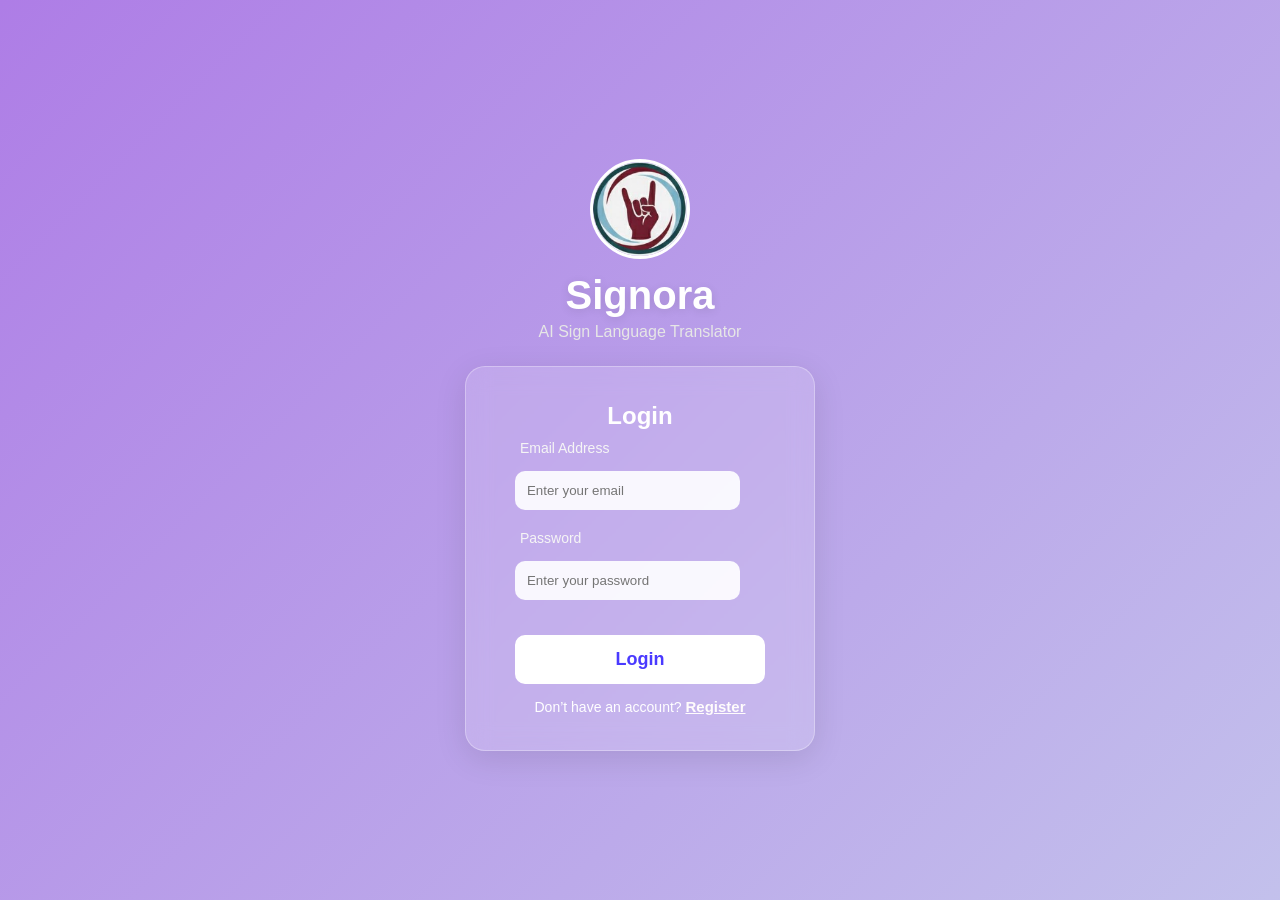
==== templates/index.html @ 5d8dcdee "Initial commit - Signora project" ====
<!DOCTYPE html>
<html lang="en">
<head>
    <meta charset="UTF-8">
    <title>Signora - Login</title>
    <link rel="stylesheet" href="/static/styles/style.css">
</head>
<body class="login-bg">
     
   
    <div class="login-container">

        <div class="login-header">
           <img src="/static/assets/logo.png" alt="Signora Logo" class="login-logo">
            <h1 class="app-title">Signora</h1>
            <p class="tagline">AI Sign Language Translator</p>
        </div>

        <!-- ================================
             LOGIN BOX (GLASSMORPHISM)
        ================================== -->
        <div class="login-box updated-login-box">
            <h2>Login</h2>

            <div class="input-group">
                <label>Email Address</label>
                <input type="email" placeholder="Enter your email" class="input-box">
            </div>
            <div class="input-group">
                <label>Password</label>
                <input type="password" placeholder="Enter your password" class="input-box">
            </div>

            <button onclick="window.location.href='home.html'" class="login-btn">Login</button>

            <!-- Registration Link -->
            <p class="register-text">
                Don’t have an account? 
                <a href="#" class="register-link">Register</a>
            </p>
        </div>
    </div>

</body>
</html>
---- static/styles/style.css ----
/* ============================================
   GLOBAL RESET + FONT
============================================ */
* {
    margin: 0;
    padding: 0;
    box-sizing: border-box;
    font-family: "Poppins", sans-serif;
}



/* ============================================
   SEA BREEZE ANIMATION
============================================ */
@keyframes seaBreeze {
    0% {
        background-position: 0% 50%;
    }
    50% {
        background-position: 100% 50%;
    }
    100% {
        background-position: 0% 50%;
    }
}

/* ============================================
   LOGIN PAGE BACKGROUND (GRADIENT WITH ANIMATION)
============================================ */
.login-bg {
    height: 100vh;
    background: linear-gradient(-45deg, #9780b9, #8d95e6, #cad7ee, #ae7de6);
    background-size: 400% 400%;
    animation: seaBreeze 15s ease infinite;
    display: flex;
    justify-content: center;
    align-items: center;
}
.login-logo {
    width: 120px;       /* adjust as needed */
    height: 120px;      /* same as width for perfect circle */
    border-radius: 50%;
    object-fit: cover;  /* ensures image fills circle */
    border: 3px solid white;  /* optional — clean border */
}
/* ============================================
   LOGIN BOX (GLASSMORPHISM)
============================================ */
.login-container {
    text-align: center;
    margin-top: 10px;
}

.login-header .login-logo{
    width: 100px;
    height: 100px;
    margin-bottom: 10px;
}


.app-title {
    font-size: 40px;
    color: white;
    font-weight: 700;
    margin-bottom: 5px;
    text-shadow: 0 2px 10px rgba(0, 0, 0, 0.1);
}

.tagline {
    color: #e6e6e6;
    margin-bottom: 25px;
}

.login-box {
    width: 350px;
    padding: 25px;
    border-radius: 20px;
    background: rgba(255,255,255,0.15);
    backdrop-filter: blur(12px);
    border: 1px solid rgba(255,255,255,0.3);
    color: white;
    margin: auto;
    box-shadow: 0 8px 32px rgba(0, 0, 0, 0.1);
}

.input-box {
    width: 90%;
    padding: 12px;
    border-radius: 10px;
    border: none;
    margin: 10px 0;
    background: rgba(255, 255, 255, 0.9);
    transition: all 0.3s ease;
}

.input-box:focus {
    outline: none;
    background: rgba(255, 255, 255, 1);
    box-shadow: 0 0 0 2px rgba(255, 255, 255, 0.3);
}

.login-btn {
    width: 90%;                
    padding: 12px;
    margin-top: 15px;
    background: #ffffff;
    border: 2px solid white;
    border-radius: 10px;
    font-size: 18px;
    font-weight: 600;
    color: #4A3AFF;
    cursor: pointer;
    transition: 0.3s ease; 
}

.login-btn:hover {
    border-color: #4A3AFF;
    background: #4A3AFF;
    color: white;
    transform: translateY(-2px);
    box-shadow: 0 4px 12px rgba(74, 58, 255, 0.3);
}

/* ============================================
   UPDATED LOGIN BOX STYLE (More Professional)
============================================ */
.updated-login-box {
    padding: 35px;
    margin-top: 20px;
}

/* Input labels */
.input-group {
    text-align: left;
    width: 90%;
    margin: 10px auto;
}

.input-group label {
    font-size: 14px;
    color: #f5f5f5;
    margin-left: 5px;
    margin-bottom: 5px;
    display: block;
}

/* Registration text */
.register-text {
    margin-top: 14px;
    font-size: 14px;
    color: #ffffff;
}

.register-link {
    color: #fffcfc;
    font-size: 15px;
    font-weight: bolder;
    text-decoration: underline;
    cursor: pointer;
    transition: all 0.3s ease;
}

.register-link:hover {
    color: #4A3AFF;
    text-shadow: 0 0 10px rgba(255, 255, 255, 0.8);
}

/* ============================================
   HOME PAGE BACKGROUND (SEA BREEZE ANIMATION)
============================================ */
.home-bg {
    background: linear-gradient(-45deg, #78b6f5, #65a3ee, #c3a7f0, #7737dd);
    background-size: 400% 400%;
    animation: seaBreeze 15s ease infinite;
    height: 100vh;
    width: 100%;
    overflow: hidden;
}

/* ============================================
   TOP NAVBAR
============================================ */
.app-header {
    width: 100%;
    height: 70px;
    background: #242424;
    backdrop-filter: blur(10px);
    display: flex;
    align-items: center;
    padding: 0px 25px;
    position:fixed;
    top: 0px;
    left: 0;
    z-index: 10;
    gap:15px
}

/* Back Arrow Button */
.navbar-back-btn {
    background: transparent;
    border: none;
    font-size: 28px;
    color: #ffffff;
    cursor: pointer;
    font-weight: bold;
    transition: 0.2s ease;
}

.navbar-back-btn:hover {
    color: #d1d1d1;
    transform: translateX(-3px);
}

.logo-container {
    display: flex;
    align-items: center;
    gap: 10px;
}

.app-logo {
    width: 45px;
    height: 45px;
    border-radius: 50%;
}

.app-name {
    font-size: 26px;
    color: #fcfcff;
    font-weight: bold;
}



/* ============================================
   HOME PAGE CARDS
============================================ */
.home-container {
    height: calc(100vh - 70px); /* exclude navbar height */
    width: 100%;
    display: flex;
    flex-direction: column;
    justify-content: center;  /* vertical centering */
    align-items: center;      /* horizontal centering */
    text-align: center;
    color: white;
    padding: 40px 0;          /* equal top and bottom spacing */

}

/* TITLE + SUBTEXT */
.welcome-title {
    font-size: 42px;
    font-weight: 700;
    margin-bottom: 15px;

}

.choose-text {
    font-size: 20px;
    opacity: 0.95;
    margin-bottom: 50px;
}

/* ============================================
   BUTTON ROW (CENTERED)
============================================ */
.button-row {
    display: flex;
    justify-content: center;
    align-items: center;
    gap: 45px; /* equal spacing between boxes */
    flex-wrap: nowrap; /* single line on large screens */
    
}

/* ============================================
   BIG BUTTON BOXES (INLINE TEXT + ICON)
============================================ */
.mode-btn {
    width: 420px;
    height: 130px;
    padding: 25px 40px;
    border-radius: 25px;
    font-size: 20px;
    font-weight: 600;
    color: white;
    cursor: pointer;
    border: none;
    display: flex;
    justify-content: center;  /* center text and icon horizontally */
    align-items: center;      /* center text and icon vertically */
    gap: 15px;                /* space between text and emoji */
    text-align: center;

    transition: 0.3s ease;
    box-shadow: 0 10px 25px rgba(0, 0, 0, 0.2);
}

/* TEAL BUTTON */
.sign-btn {
    background: #00C3C7;
}
.sign-btn:hover {
    transform: translateY(-6px) scale(1.05);
    box-shadow:
        0 0 15px rgba(255, 255, 255, 0.55),
        0 0 25px rgba(0, 195, 199, 0.45),
        0 0 35px rgba(0, 195, 199, 0.3);
}

/* ORANGE BUTTON */
.speech-btn {
    background: #E79A40;
}
.speech-btn:hover {
    transform: translateY(-6px) scale(1.05);
    box-shadow:
        0 0 15px rgba(255, 255, 255, 0.55),
        0 0 25px rgba(231, 154, 64, 0.45),
        0 0 35px rgba(231, 154, 64, 0.3);
}

/* PURPLE BUTTON */
.about-btn {
    background: #8a76ff;
}
.about-btn:hover {
    transform: translateY(-6px) scale(1.05);
    box-shadow:
        0 0 15px rgba(255, 255, 255, 0.55),
        0 0 25px rgba(138, 118, 255, 0.45),
        0 0 35px rgba(138, 118, 255, 0.3);
}

/* ICON SIZE */
.btn-icon {
    font-size: 32px;
}

/* ============================================
   RESPONSIVE LAYOUT
============================================ */
@media (max-width: 1200px) {
    .button-row {
        flex-wrap: wrap;
        gap: 30px;
    }
    .mode-btn {
        width: 90%;
    }
}

@media (max-width: 600px) {
    .welcome-title {
        font-size: 30px;
    }
    .choose-text {
        font-size: 16px;
        margin-bottom: 30px;
    }
    .mode-btn {
        width: 85%;
        height: 110px;
        font-size: 18px;
    }
    .btn-icon {
        font-size: 28px;
    }
}



/* ============================================
   CAMERA + AVATAR PAGES
============================================ */
/* =============================================
   NEW PASTEL ANIMATED BACKGROUND FOR WORK PAGES
============================================= */
.work-bg {
    min-height: 100vh;
    background: linear-gradient(120deg, #e8f1ff, #e9dbff, #d8e9ff);
    background-size: 300% 300%;
    animation: smoothBG 18s ease infinite;
   
}

/* Smooth background animation */
@keyframes smoothBG {
    0% { background-position: 0% 50%; }
    50% { background-position: 100% 50%; }
    100% { background-position: 0% 50%; }
}

.page-container {
    padding-top: 120px;
    text-align: center;
}

.page-title {
    font-size: 42px;
    font-weight: 800;
    color: #333;
}

.camera-box {
    width: 70%;
    height: 500px;
    margin: 20px auto;
    background: white;
    border-radius: 18px;
    overflow: hidden;
    position: relative;
    box-shadow: 0 2px 10px rgba(125,160,202,0.25);
    display: flex;
    justify-content: center;
    align-items: center;

}

.avatar-box{
    width: 70%;
    height: 500px;
    margin: 20px auto;
    background: white;
    border-radius: 18px;
    border-radius: 15px;
    box-shadow: 0 2px 10px rgba(125,160,202,0.25);
    display: flex;
    justify-content: center;
    align-items: center;

}
/* Clean Speech Output Box */
.speech-box {
    margin: 20px auto;
    width: 60%;
    background: white;
    padding: 15px;
    border-radius: 10px;
    box-shadow: 0 4px 10px rgba(0,0,0,0.1);
    
}

.speech-box h3 {
    margin-bottom: 5px;
    color: #333;
}

.speech-box p {
    color: #666;
    font-size: 18px;
}

/* Loading Text inside Avatar Box */
#loading-text {
    position: absolute;
    top: 50%;
    width: 100%;
    text-align: center;
    color: #888;
    transform: translateY(-50%);
}


/* ⭐ MAKE CANVAS FILL FULL BOX ALWAYS */
.camera-box canvas {
    width: 100% !important;
    height: 100% !important;
    border-radius: 18px;
    object-fit: cover;
    position:absolute;
    top: 0;
    left: 0;
}

/* ============================================
   CLEAN & CENTERED PREDICTION BOX
============================================ */
.prediction-box {
    width: 60%;
    padding: 30px 40px;
    margin: 40px auto;
    background: #ffffff;
    border-radius: 20px;
    text-align: center;
    box-shadow: 0 8px 25px rgba(0,0,0,0.15);
    
    display: flex;
    flex-direction: column;
    justify-content: center;
    align-items: center;

    /* remove the ugly push */
    padding-right: 0 !important;
}

.prediction-box h2 {
    font-size: 26px;
    font-weight: 700;
    color: #333;
    margin-bottom: 15px;
}



/* ============================================
   SPEAK AGAIN BUTTON — CENTERED
============================================ */
.speak-btn {
    margin-top: 12px;
    padding: 12px 28px;
    background: #4A3AFF;
    color: #fff;
    border: none;
    border-radius: 12px;

    font-size: 17px;
    font-weight: 600;
    cursor: pointer;

    display: flex;
    align-items: center;
    gap: 8px;

    transition: 0.3s ease-in-out;
}

.speak-btn:hover {
    background: #372fd1;
    transform: translateY(-3px);
    box-shadow: 0 6px 14px rgba(74, 58, 255, 0.35);
}


/* RESPONSIVE OPTIMIZATION */
@media (max-width: 768px) {
    .prediction-box {
        width: 90%;
        padding: 25px;
    }

    .prediction-box h2 {
        font-size: 22px;
    }
}


/* ============================================
   DEVELOPER TOOLS (HIDDEN BY DEFAULT)
============================================ */
.dev-tools {
    display:none; /* HIDDEN in final website */
    background: #ffffff;
    width: 60%;
    margin: 20px auto;
    padding: 20px;
    border-radius: 15px;
    box-shadow: 0 2px 10px rgba(0,0,0,0.1);
}

.dev-btn {
    margin: 10px;
    padding: 10px 20px;
    background: #4A3AFF;
    color: white;
    border: none;
    border-radius: 10px;
    cursor: pointer;
}

.dev-select {
    padding: 10px;
    border-radius: 8px;
    margin-bottom: 10px;
}



/* ============================================
   MIC BUTTON
============================================ */
.mic-btn {
    padding: 12px 25px;
    background: #4A3AFF;
    border: none;
    border-radius: 10px;
    color: white;
    font-size: 18px;
    cursor: pointer;
}
/* =============================================
   NEW ABOUT PAGE — PASTEL ABSTRACT BACKGROUND
============================================= */
.about-bg {
    min-height: 100vh;
    background: linear-gradient(120deg, #e8f1ff, #e9dbff, #d8e9ff);
    background-size: 300% 300%;
    animation: smoothBG 18s ease infinite;
    padding-top: 90px;
}

/* Soft Animated Background */
@keyframes smoothBG {
    0% { background-position: 0% 50%; }
    50% { background-position: 100% 50%; }
    100% { background-position: 0% 50%; }
}

/* MAIN CONTENT */
.about-content {
    text-align: center;
    margin-top: 20px;
}

.about-heading {
    font-size: 42px;
    font-weight: 800;
    color: #333;
}

.about-subtext {
    margin-top: 8px;
    font-size: 18px;
    color: #555;
}

/* =============================================
   PANELS ROW
============================================= */
.panel-row {
    margin-top: 50px;
    display: flex;
    gap: 40px;
    justify-content: center;
    flex-wrap: wrap;
}

/* =============================================
   RECTANGULAR FLIP PANELS
============================================= */
.panel-card {
    width: 430px;
    height: 260px;
    perspective: 1200px;
}

.panel-inner {
    width: 100%;
    height: 100%;
    transition: transform 0.9s ease;
    transform-style: preserve-3d;
    position: relative;
}

.panel-card.flipped .panel-inner {
    transform: rotateY(180deg);
}

/* FRONT & BACK COMMON */
.panel-front,
.panel-back {
    position: absolute;
    width: 100%;
    height: 100%;
    border-radius: 22px;
    padding: 30px;
    backface-visibility: hidden;
    display: flex;
    flex-direction: column;
    justify-content: center;
    box-shadow: 0 12px 35px rgba(0,0,0,0.15);
}

/* FRONT STYLES */
.panel-front {
    background: rgba(255, 255, 255, 0.6);
    backdrop-filter: blur(14px);
    border: 1px solid rgba(255,255,255,0.4);
}

.panel-help-front {
    background: rgba(255, 240, 210, 0.6);
}

/* BACK STYLES */
.panel-back {
    background: #4A3AFF;
    color: white;
    transform: rotateY(180deg);
}

.panel-help-back {
    background: #E79A40;
}

/* Panel Text */
.panel-front h2,
.panel-back h2 {
    margin-bottom: 10px;
}
.panel-front p {
    color: #333;
    opacity: 0.7;
}

/* Responsive */
@media (max-width: 600px) {
    .panel-card {
        width: 90%;
        height: 240px;
    }
}
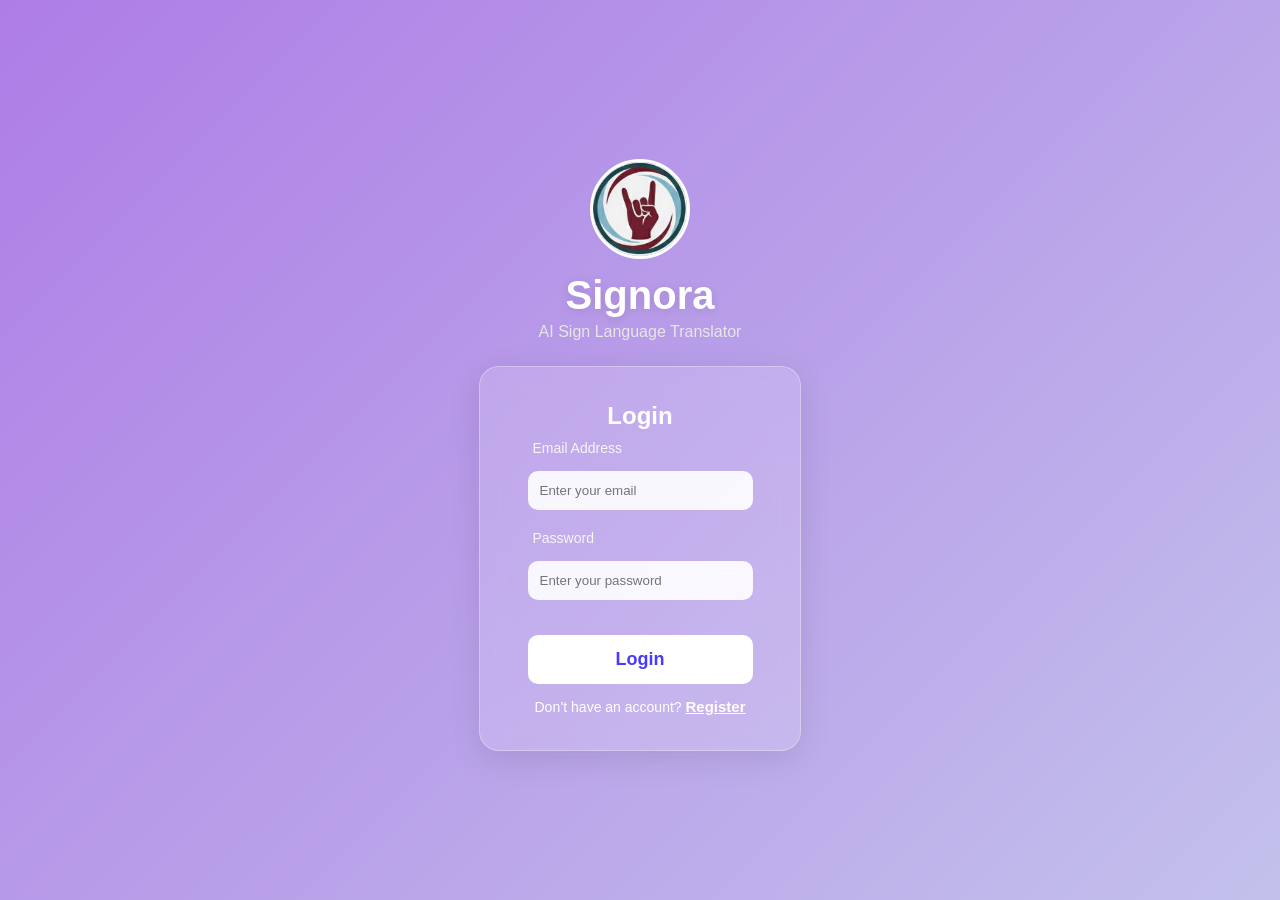
==== commit 5a042383: "Fix responsive layout, navbar spacing, and home page scrolling" ====
--- a/templates/index.html
+++ b/templates/index.html
@@ -4,6 +4,8 @@
     <meta charset="UTF-8">
     <title>Signora - Login</title>
     <link rel="stylesheet" href="/static/styles/style.css">
+    <meta name="viewport" content="width=device-width, initial-scale=1.0">
+
 </head>
 <body class="login-bg">
      
@@ -31,7 +33,7 @@
                 <input type="password" placeholder="Enter your password" class="input-box">
             </div>
 
-            <button onclick="window.location.href='home.html'" class="login-btn">Login</button>
+            <button onclick="window.location.href='/home'" class="login-btn">Login</button>
 
             <!-- Registration Link -->
             <p class="register-text">
--- a/static/styles/style.css
+++ b/static/styles/style.css
@@ -8,6 +8,14 @@
     font-family: "Poppins", sans-serif;
 }
 
+html {
+    font-size: 16px;
+}
+
+body {
+    width: 100%;
+    overflow-x: hidden;
+}
 
 
 /* ============================================
@@ -29,7 +37,8 @@
    LOGIN PAGE BACKGROUND (GRADIENT WITH ANIMATION)
 ============================================ */
 .login-bg {
-    height: 100vh;
+    min-height: 100svh;  /* modern mobile-safe */
+    height: auto;
     background: linear-gradient(-45deg, #9780b9, #8d95e6, #cad7ee, #ae7de6);
     background-size: 400% 400%;
     animation: seaBreeze 15s ease infinite;
@@ -74,6 +83,7 @@
 
 .login-box {
     width: 350px;
+    max-width: 92%;
     padding: 25px;
     border-radius: 20px;
     background: rgba(255,255,255,0.15);
@@ -85,7 +95,7 @@
 }
 
 .input-box {
-    width: 90%;
+     width: 100%;
     padding: 12px;
     border-radius: 10px;
     border: none;
@@ -173,9 +183,9 @@
     background: linear-gradient(-45deg, #78b6f5, #65a3ee, #c3a7f0, #7737dd);
     background-size: 400% 400%;
     animation: seaBreeze 15s ease infinite;
-    height: 100vh;
-    width: 100%;
-    overflow: hidden;
+    min-height: 100vh;
+    overflow-x: hidden;
+    overflow-y: auto;
 }
 
 /* ============================================
@@ -236,7 +246,7 @@
    HOME PAGE CARDS
 ============================================ */
 .home-container {
-    height: calc(100vh - 70px); /* exclude navbar height */
+    min-height: calc(100vh - 70px); /* allows scrolling */
     width: 100%;
     display: flex;
     flex-direction: column;
@@ -244,7 +254,8 @@
     align-items: center;      /* horizontal centering */
     text-align: center;
     color: white;
-    padding: 40px 0;          /* equal top and bottom spacing */
+    padding-top: 70px;   /* 🔥 pushes content below navbar */
+    padding-bottom: 40px;     
 
 }
 
@@ -279,7 +290,9 @@
 ============================================ */
 .mode-btn {
     width: 420px;
+    max-width: 90%;   
     height: 130px;
+    min-height: 110px; 
     padding: 25px 40px;
     border-radius: 25px;
     font-size: 20px;
@@ -295,6 +308,7 @@
 
     transition: 0.3s ease;
     box-shadow: 0 10px 25px rgba(0, 0, 0, 0.2);
+    box-sizing: border-box; 
 }
 
 /* TEAL BUTTON */
@@ -337,39 +351,6 @@
 .btn-icon {
     font-size: 32px;
 }
-
-/* ============================================
-   RESPONSIVE LAYOUT
-============================================ */
-@media (max-width: 1200px) {
-    .button-row {
-        flex-wrap: wrap;
-        gap: 30px;
-    }
-    .mode-btn {
-        width: 90%;
-    }
-}
-
-@media (max-width: 600px) {
-    .welcome-title {
-        font-size: 30px;
-    }
-    .choose-text {
-        font-size: 16px;
-        margin-bottom: 30px;
-    }
-    .mode-btn {
-        width: 85%;
-        height: 110px;
-        font-size: 18px;
-    }
-    .btn-icon {
-        font-size: 28px;
-    }
-}
-
-
 
 /* ============================================
    CAMERA + AVATAR PAGES
@@ -405,7 +386,9 @@
 
 .camera-box {
     width: 70%;
+    max-width: 95%;         
     height: 500px;
+    aspect-ratio: 16 / 9;   
     margin: 20px auto;
     background: white;
     border-radius: 18px;
@@ -415,30 +398,34 @@
     display: flex;
     justify-content: center;
     align-items: center;
-
+    box-sizing: border-box;
 }
 
 .avatar-box{
     width: 70%;
+    max-width: 95%;  
     height: 500px;
+    aspect-ratio: 16 / 9;
     margin: 20px auto;
     background: white;
-    border-radius: 18px;
     border-radius: 15px;
     box-shadow: 0 2px 10px rgba(125,160,202,0.25);
     display: flex;
     justify-content: center;
     align-items: center;
+    box-sizing: border-box;
 
 }
 /* Clean Speech Output Box */
 .speech-box {
     margin: 20px auto;
     width: 60%;
+    max-width: 95%;
     background: white;
     padding: 15px;
     border-radius: 10px;
     box-shadow: 0 4px 10px rgba(0,0,0,0.1);
+    box-sizing: border-box;
     
 }
 
@@ -479,6 +466,7 @@
 ============================================ */
 .prediction-box {
     width: 60%;
+     max-width: 95%; 
     padding: 30px 40px;
     margin: 40px auto;
     background: #ffffff;
@@ -493,6 +481,7 @@
 
     /* remove the ugly push */
     padding-right: 0 !important;
+    box-sizing: border-box;
 }
 
 .prediction-box h2 {
@@ -533,17 +522,7 @@
 }
 
 
-/* RESPONSIVE OPTIMIZATION */
-@media (max-width: 768px) {
-    .prediction-box {
-        width: 90%;
-        padding: 25px;
-    }
-
-    .prediction-box h2 {
-        font-size: 22px;
-    }
-}
+
 
 
 /* ============================================
@@ -599,14 +578,6 @@
     animation: smoothBG 18s ease infinite;
     padding-top: 90px;
 }
-
-/* Soft Animated Background */
-@keyframes smoothBG {
-    0% { background-position: 0% 50%; }
-    50% { background-position: 100% 50%; }
-    100% { background-position: 0% 50%; }
-}
-
 /* MAIN CONTENT */
 .about-content {
     text-align: center;
@@ -705,9 +676,249 @@
 }
 
 /* Responsive */
+/* =====================================================
+   FINAL MOBILE FIXES — ADD AT VERY BOTTOM (<= 600px)
+===================================================== */
 @media (max-width: 600px) {
+
+    /* ---------- GLOBAL SAFETY ---------- */
+    body {
+        overflow-x: hidden;
+        
+    }
+
+    img, video {
+        max-width: 100%;
+        height: auto;
+    }
+
+    /* ---------- LOGIN PAGE ---------- */
+    .login-bg {
+        min-height: 100svh;   /* mobile-safe viewport */
+        height: auto;
+        padding: 20px;
+    }
+
+    .login-container {
+        width: 100%;
+        margin-top: 0;
+    }
+
+    .login-box {
+        width: 100%;
+        max-width: 100%;
+        padding: 20px;
+    }
+
+    .input-box {
+        width: 100%;
+        font-size: 16px; /* prevents iOS zoom */
+    }
+
+    .login-btn {
+        width: 100%;
+        font-size: 16px;
+    }
+
+    .app-title {
+        font-size: 28px;
+    }
+
+    .tagline {
+        font-size: 14px;
+    }
+
+    /* ---------- NAVBAR CONTENT SAFETY ---------- */
+    .home-container,
+    .page-container,
+    .about-content {
+        padding-top: 80px;
+    }
+
+    /* ---------- HOME PAGE ---------- */
+    .home-container {
+        padding: 20px;
+    }
+
+    .button-row {
+        flex-direction: column;
+        gap: 25px;
+    }
+
+    /* ---------- MODE BUTTONS ---------- */
+    .mode-btn {
+        width: 100%;
+        max-width: 100%;
+        height: auto;
+        padding: 18px 20px;
+        font-size: 17px;
+        gap: 10px;
+        border-radius: 18px;
+    }
+
+    .btn-icon {
+        font-size: 26px;
+    }
+
+    /* ---------- CAMERA & AVATAR ---------- */
+    .camera-box,
+    .avatar-box {
+        width: 100%;
+        max-width: 100%;
+        height: auto;
+        aspect-ratio: 4 / 3;
+        margin: 15px auto;
+        border-radius: 14px;
+    }
+
+    .camera-box canvas {
+        width: 100% !important;
+        height: 100% !important;
+        object-fit: cover;
+    }
+
+    /* ---------- SPEECH BOX ---------- */
+    .speech-box {
+        width: 100%;
+        max-width: 100%;
+        padding: 12px;
+        font-size: 16px;
+    }
+
+    /* ---------- PREDICTION BOX ---------- */
+    .prediction-box {
+        width: 100%;
+        max-width: 100%;
+        padding: 22px 18px;
+        margin: 25px auto;
+    }
+
+    .prediction-box h2 {
+        font-size: 22px;
+    }
+
+    /* ---------- PANELS ---------- */
     .panel-card {
         width: 90%;
         height: 240px;
     }
 }
+/* =====================================================
+   FINAL TABLET FIXES — ADD BELOW MOBILE BLOCK (601px–1024px)
+===================================================== */
+@media (min-width: 601px) and (max-width: 1024px) {
+
+    /* ---------- GLOBAL SAFETY ---------- */
+    body {
+        overflow-x: hidden;
+    }
+
+    img, video {
+        max-width: 100%;
+        height: auto;
+    }
+
+    /* ---------- LOGIN PAGE ---------- */
+    .login-bg {
+        min-height: 100vh;
+        padding: 30px;
+    }
+
+    .login-container {
+        width: 100%;
+    }
+
+    .login-box {
+        width: 80%;
+        max-width: 420px;
+        padding: 25px;
+    }
+
+    .input-box {
+        width: 100%;
+        font-size: 16px;
+    }
+
+    .login-btn {
+        width: 100%;
+        font-size: 16px;
+    }
+
+    .app-title {
+        font-size: 34px;
+    }
+
+    .tagline {
+        font-size: 16px;
+    }
+
+    /* ---------- NAVBAR CONTENT SAFETY ---------- */
+    .home-container,
+    .page-container,
+    .about-content {
+        padding-top: 90px;
+    }
+
+    /* ---------- HOME PAGE ---------- */
+    .home-container {
+        padding: 30px;
+    }
+
+    .button-row {
+        flex-wrap: wrap;
+        gap: 30px;
+    }
+
+    /* ---------- MODE BUTTONS ---------- */
+    .mode-btn {
+        width: 80%;
+        max-width: 80%;
+        height: auto;
+        padding: 22px 30px;
+        font-size: 18px;
+        border-radius: 22px;
+    }
+
+    .btn-icon {
+        font-size: 30px;
+    }
+
+    /* ---------- CAMERA & AVATAR ---------- */
+    .camera-box,
+    .avatar-box {
+        width: 85%;
+        max-width: 85%;
+        height: auto;
+        aspect-ratio: 16 / 9;
+        margin: 20px auto;
+        border-radius: 18px;
+    }
+
+    .camera-box canvas {
+        width: 100% !important;
+        height: 100% !important;
+        object-fit: cover;
+    }
+
+    /* ---------- SPEECH & PREDICTION ---------- */
+    .speech-box,
+    .prediction-box {
+        width: 80%;
+        max-width: 80%;
+    }
+
+    .prediction-box {
+        padding: 28px;
+        margin: 35px auto;
+    }
+
+    .prediction-box h2 {
+        font-size: 24px;
+    }
+
+    /* ---------- PANELS ---------- */
+    .panel-card {
+        width: 80%;
+        height: 260px;
+    }
+}
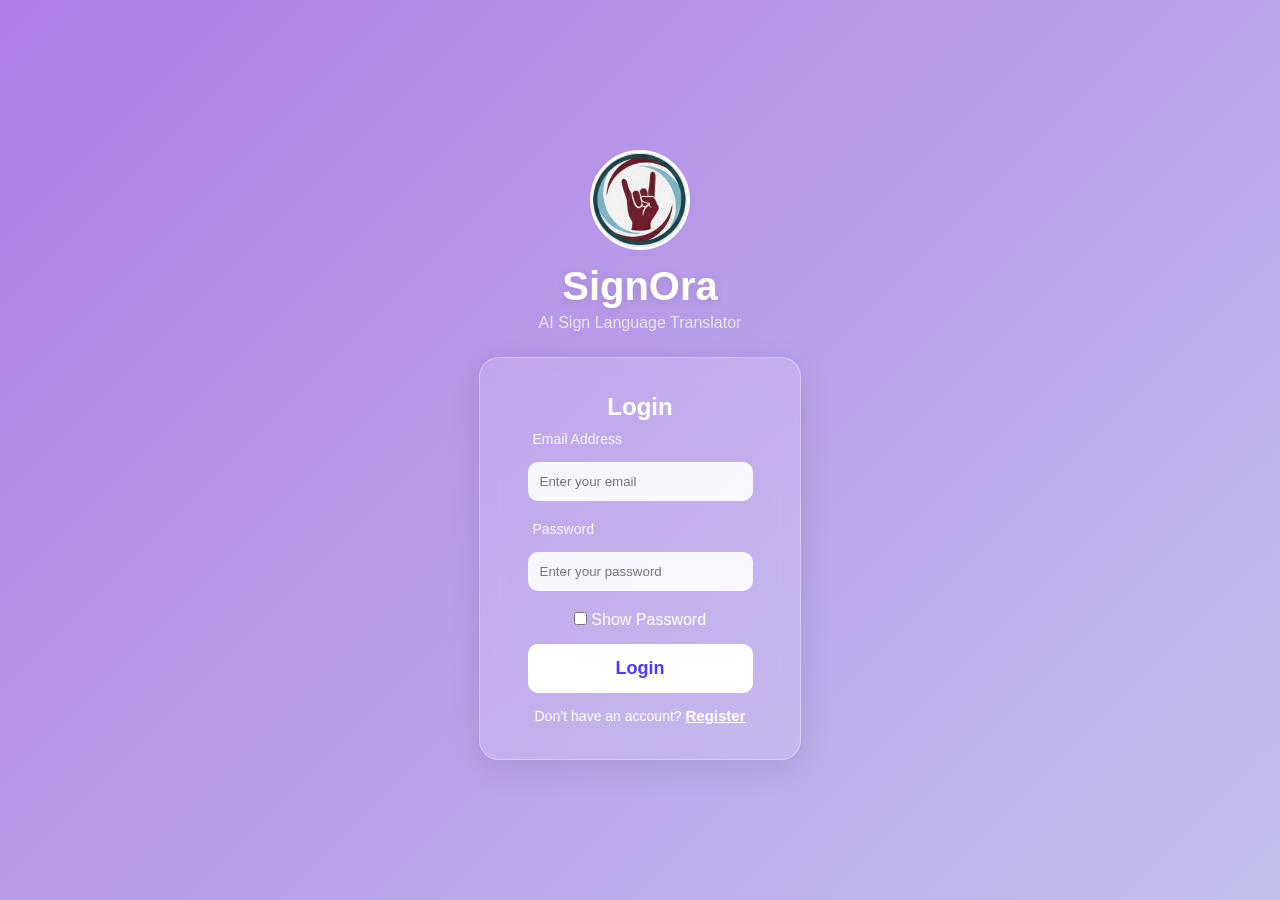
==== commit a8e826a1: "Initial commit - SignOra project" ====
--- a/templates/index.html
+++ b/templates/index.html
@@ -2,46 +2,59 @@
 <html lang="en">
 <head>
     <meta charset="UTF-8">
-    <title>Signora - Login</title>
+    <title>SignOra | Login</title>
+    <meta name="viewport" content="width=device-width, initial-scale=1.0">
     <link rel="stylesheet" href="/static/styles/style.css">
-    <meta name="viewport" content="width=device-width, initial-scale=1.0">
+    <link rel="icon" href="/static/assets/logo.png">
+</head>
 
-</head>
 <body class="login-bg">
-     
-   
-    <div class="login-container">
 
-        <div class="login-header">
-           <img src="/static/assets/logo.png" alt="Signora Logo" class="login-logo">
-            <h1 class="app-title">Signora</h1>
-            <p class="tagline">AI Sign Language Translator</p>
-        </div>
+<div class="login-container">
 
-        <!-- ================================
-             LOGIN BOX (GLASSMORPHISM)
-        ================================== -->
-        <div class="login-box updated-login-box">
-            <h2>Login</h2>
+    <div class="login-header">
+        <img src="/static/assets/logo.png" alt="Signora Logo" class="login-logo">
+        <h1 class="app-title">SignOra</h1>
+
+        <p class="tagline">AI Sign Language Translator</p>
+    </div>
+
+    <div class="login-box updated-login-box">
+        <h2>Login</h2>
+
+        <form action="/login" method="POST">
+            <div class="input-group">
+                <label>Email Address</label>
+                <input type="email" name="email" placeholder="Enter your email" required class="input-box">
+            </div>
 
             <div class="input-group">
-                <label>Email Address</label>
-                <input type="email" placeholder="Enter your email" class="input-box">
-            </div>
-            <div class="input-group">
                 <label>Password</label>
-                <input type="password" placeholder="Enter your password" class="input-box">
+                <input type="password" id="password" name="password" placeholder="Enter your password" required class="input-box">
             </div>
 
-            <button onclick="window.location.href='/home'" class="login-btn">Login</button>
+            <div class="show-password">
+                <input type="checkbox" onclick="togglePassword()"> Show Password
+            </div>
 
-            <!-- Registration Link -->
-            <p class="register-text">
-                Don’t have an account? 
-                <a href="#" class="register-link">Register</a>
-            </p>
-        </div>
+        
+            <button type="submit" class="login-btn">Login</button>
+        </form>
+
+        <p class="register-text">
+            Don’t have an account?
+            <a href="/register" class="register-link">Register</a>
+        </p>
     </div>
+
+</div>
+
+<script>
+function togglePassword() {
+    const pwd = document.getElementById("password");
+    pwd.type = pwd.type === "password" ? "text" : "password";
+}
+</script>
 
 </body>
 </html>
--- a/static/styles/style.css
+++ b/static/styles/style.css
@@ -6,6 +6,11 @@
     padding: 0;
     box-sizing: border-box;
     font-family: "Poppins", sans-serif;
+}
+/* Remove default underline from links */
+a {
+    text-decoration: none;
+    color: inherit;
 }
 
 html {
